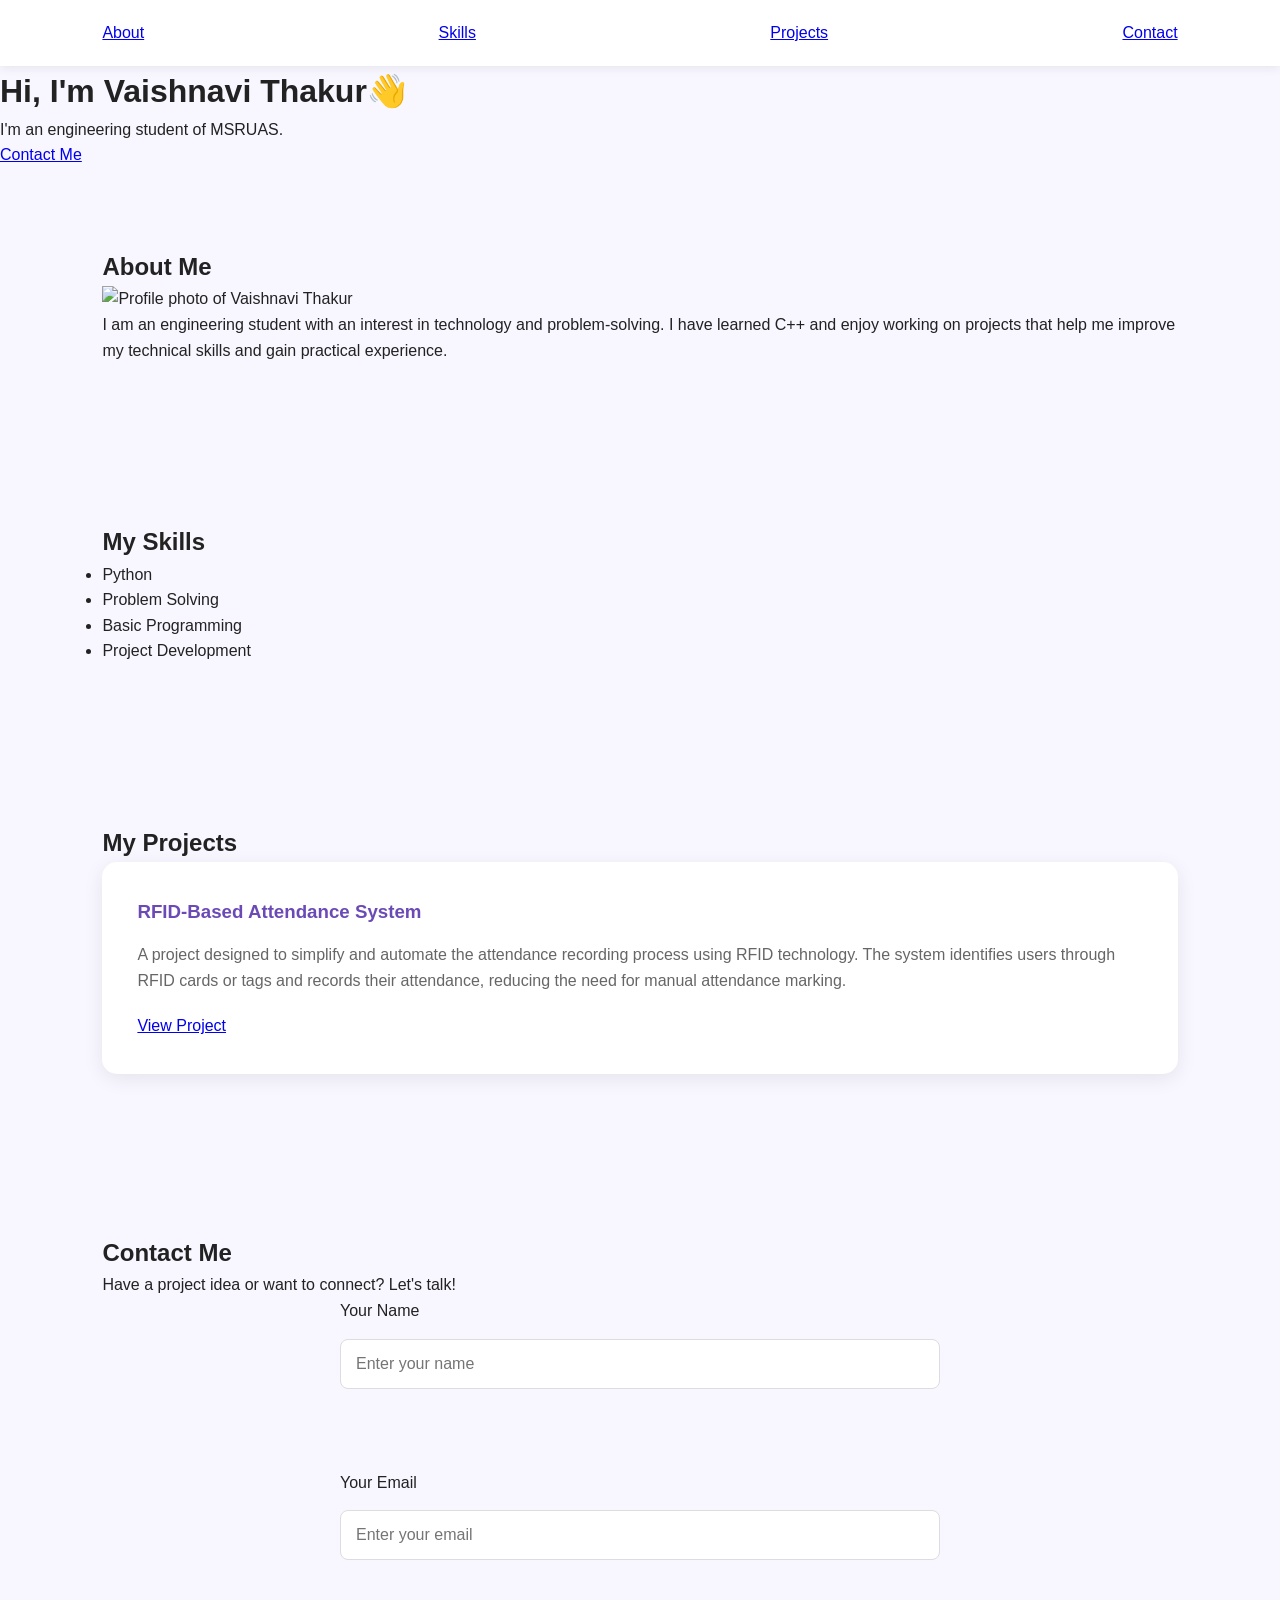
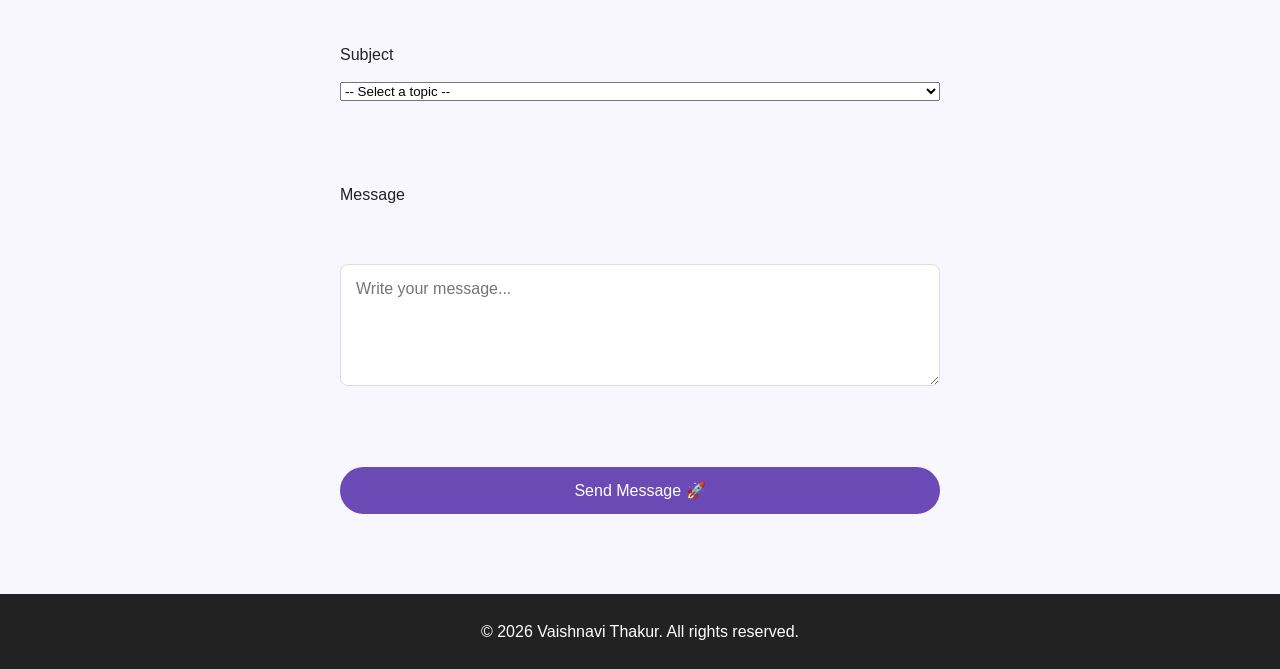
==== index.html @ 8b7baf34 "Add files via upload" ====
<!DOCTYPE html>
<html lang="en">

<head>

    <link rel="stylesheet" href="style.css">

    <meta charset="UTF-8">

    <meta name="viewport" content="width=device-width, initial-scale=1.0">

    <title>My Portfolio | vaishnavi Thakur</title>

    <link rel="stylesheet" href="style.css">

</head>

<body>

    <!-- NAVIGATION -->

    <nav>

        <a href="#about">About</a>

        <a href="#skills">Skills</a>

        <a href="#projects">Projects</a>

        <a href="#contact">Contact</a>

    </nav>


    <!-- HERO SECTION -->

    <header>

        <h1>Hi, I'm Vaishnavi Thakur👋</h1> 

        <p>I'm an engineering student of MSRUAS.</p> 

        <a href="#contact">Contact Me</a>

    </header>


    <!-- ABOUT SECTION -->

    <section id="about">

        <h2>About Me</h2>

        <img src="profile.jpg"
             alt="Profile photo of Vaishnavi Thakur" 
             width="200">

        <p>
            I am an engineering student with an interest in
            technology and problem-solving. I have learned C++ and enjoy 
            working on projects that help me improve my technical skills and
            gain practical experience.
        </p>

    </section>


    <!-- SKILLS SECTION -->

    <section id="skills">

        <h2>My Skills</h2>

        <ul>

            <li>Python</li>

            <li>Problem Solving</li>

            <li>Basic Programming</li>

            <li>Project Development</li>

        </ul>

    </section>


    <!-- PROJECTS SECTION -->

    <section id="projects">

        <h2>My Projects</h2>

        <div class="project-card">

            <h3>RFID-Based Attendance System</h3>

            <p>
                A project designed to simplify and automate the attendance
                recording process using RFID technology. The system identifies
                users through RFID cards or tags and records their attendance,
                reducing the need for manual attendance marking.
            </p>

            <a href="#">View Project</a>

        </div>

    </section>


    <!-- CONTACT SECTION -->

    <section id="contact">

        <h2>Contact Me</h2>

        <p>Have a project idea or want to connect? Let's talk!</p>

        <form action="#" method="POST">

            <label for="name">Your Name</label>

            <input
                type="text"
                id="name"
                name="name"
                placeholder="Enter your name"
                required
            >

            <br><br>


            <label for="email">Your Email</label>

            <input
                type="email"
                id="email"
                name="email"
                placeholder="Enter your email"
                required
            >

            <br><br>


            <label for="subject">Subject</label>

            <select id="subject" name="subject">

                <option value="">-- Select a topic --</option>

                <option value="project">
                    Project Discussion
                </option>

                <option value="collab">
                    Collaboration
                </option>

                <option value="other">
                    Other
                </option>

            </select>

            <br><br>


            <label for="message">Message</label>

            <br>

            <textarea
                id="message"
                name="message"
                rows="5"
                placeholder="Write your message..."
                required
            ></textarea>

            <br><br>


            <button type="submit">
                Send Message 🚀
            </button>

        </form>

    </section>


    <!-- FOOTER -->

    <footer>

        <p>&copy; 2026 Vaishnavi Thakur. All rights reserved.</p> 

    </footer>

</body>

</html>
---- style.css ----
* {
    margin: 0;
    padding: 0;
    box-sizing: border-box;
}

html {
    scroll-behavior: smooth;
}

body {
    font-family: Arial, sans-serif;
    line-height: 1.6;
    color: #222;
    background-color: #f8f7ff;
}


/* Navigation */

nav {
    display: flex;
    justify-content: space-between;
    align-items: center;

    padding: 20px 8%;

    background-color: #ffffff;

    position: sticky;
    top: 0;

    z-index: 1000;

    box-shadow: 0 2px 10px rgba(0, 0, 0, 0.08);
}

.logo {
    font-size: 25px;
    font-weight: bold;
    color: #6c4ab6;
}

.nav-links {
    display: flex;
    gap: 25px;
}

.nav-links a {
    text-decoration: none;
    color: #333;
    font-weight: 500;
}

.nav-links a:hover {
    color: #6c4ab6;
}


/* Hero */

.hero {
    min-height: 90vh;

    display: flex;
    align-items: center;
    justify-content: center;

    text-align: center;

    padding: 50px 20px;

    background: linear-gradient(
        135deg,
        #eee8ff,
        #ffffff
    );
}

.hero-text {
    max-width: 800px;
}

.welcome {
    color: #6c4ab6;
    font-weight: bold;
    letter-spacing: 2px;
    margin-bottom: 15px;
}

.hero h1 {
    font-size: 50px;
    margin-bottom: 15px;
}

.hero h1 span {
    color: #6c4ab6;
}

.hero h2 {
    font-size: 24px;
    margin-bottom: 20px;
    color: #555;
}

.hero p {
    font-size: 18px;
    color: #666;
    margin-bottom: 30px;
}

.button {
    display: inline-block;

    padding: 12px 25px;

    background-color: #6c4ab6;
    color: white;

    text-decoration: none;

    border-radius: 25px;

    transition: 0.3s;
}

.button:hover {
    background-color: #4f328f;
    transform: translateY(-2px);
}


/* Common Section */

section {
    padding: 80px 8%;
}

.section-title {
    text-align: center;
    font-size: 35px;
    margin-bottom: 50px;
    color: #333;
}


/* About */

.about-box {
    max-width: 1000px;
    margin: auto;

    display: flex;
    align-items: center;
    gap: 60px;

    background-color: white;

    padding: 40px;

    border-radius: 20px;

    box-shadow: 0 5px 20px rgba(0, 0, 0, 0.08);
}

.about-image {
    min-width: 220px;
    display: flex;
    justify-content: center;
}

.profile-circle {
    width: 200px;
    height: 200px;

    border-radius: 50%;

    display: flex;
    align-items: center;
    justify-content: center;

    background-color: #6c4ab6;
    color: white;

    font-size: 50px;
    font-weight: bold;
}

.about-text h3 {
    font-size: 28px;
    margin-bottom: 15px;
}

.about-text p {
    margin-bottom: 15px;
    color: #666;
}


/* Skills */

.skills-section {
    background-color: #eee8ff;
}

.skills-container {
    display: grid;

    grid-template-columns: repeat(4, 1fr);

    gap: 25px;

    max-width: 1100px;

    margin: auto;
}

.skill-card {
    background-color: white;

    padding: 30px;

    text-align: center;

    border-radius: 15px;

    transition: 0.3s;
}

.skill-card:hover {
    transform: translateY(-8px);

    box-shadow: 0 10px 20px rgba(0, 0, 0, 0.1);
}

.skill-card h3 {
    color: #6c4ab6;
    margin-bottom: 10px;
}

.skill-card p {
    color: #666;
}


/* Projects */

.projects-container {
    display: grid;

    grid-template-columns: repeat(2, 1fr);

    gap: 30px;

    max-width: 1000px;

    margin: auto;
}

.project-card {
    background-color: white;

    padding: 35px;

    border-radius: 15px;

    box-shadow: 0 5px 20px rgba(0, 0, 0, 0.08);
}

.project-card h3 {
    color: #6c4ab6;
    margin-bottom: 15px;
}

.project-card p {
    color: #666;
    margin-bottom: 20px;
}

.project-button {
    display: inline-block;

    padding: 10px 20px;

    background-color: #6c4ab6;
    color: white;

    text-decoration: none;

    border-radius: 20px;
}

.project-button:hover {
    background-color: #4f328f;
}


/* Contact */

.contact-section {
    background-color: #eee8ff;

    text-align: center;
}

.contact-intro {
    color: #666;
    margin-bottom: 30px;
}

form {
    max-width: 600px;
    margin: auto;

    display: flex;
    flex-direction: column;

    gap: 15px;
}

input,
textarea {
    width: 100%;

    padding: 15px;

    border: 1px solid #ddd;

    border-radius: 8px;

    font-size: 16px;

    font-family: inherit;
}

textarea {
    resize: vertical;
}

button {
    padding: 14px;

    border: none;

    border-radius: 25px;

    background-color: #6c4ab6;
    color: white;

    font-size: 16px;

    cursor: pointer;
}

button:hover {
    background-color: #4f328f;
}


/* Footer */

footer {
    text-align: center;

    padding: 25px;

    background-color: #222;

    color: white;
}


/* Responsive Design */

@media (max-width: 800px) {

    nav {
        flex-direction: column;
        gap: 15px;
    }

    .nav-links {
        flex-wrap: wrap;
        justify-content: center;
    }

    .hero h1 {
        font-size: 35px;
    }

    .about-box {
        flex-direction: column;
        text-align: center;
    }

    .skills-container {
        grid-template-columns: repeat(2, 1fr);
    }

    .projects-container {
        grid-template-columns: 1fr;
    }
}


@media (max-width: 500px) {

    .skills-container {
        grid-template-columns: 1fr;
    }

    .hero h1 {
        font-size: 30px;
    }
}
---- style.css ----
* {
    margin: 0;
    padding: 0;
    box-sizing: border-box;
}

html {
    scroll-behavior: smooth;
}

body {
    font-family: Arial, sans-serif;
    line-height: 1.6;
    color: #222;
    background-color: #f8f7ff;
}


/* Navigation */

nav {
    display: flex;
    justify-content: space-between;
    align-items: center;

    padding: 20px 8%;

    background-color: #ffffff;

    position: sticky;
    top: 0;

    z-index: 1000;

    box-shadow: 0 2px 10px rgba(0, 0, 0, 0.08);
}

.logo {
    font-size: 25px;
    font-weight: bold;
    color: #6c4ab6;
}

.nav-links {
    display: flex;
    gap: 25px;
}

.nav-links a {
    text-decoration: none;
    color: #333;
    font-weight: 500;
}

.nav-links a:hover {
    color: #6c4ab6;
}


/* Hero */

.hero {
    min-height: 90vh;

    display: flex;
    align-items: center;
    justify-content: center;

    text-align: center;

    padding: 50px 20px;

    background: linear-gradient(
        135deg,
        #eee8ff,
        #ffffff
    );
}

.hero-text {
    max-width: 800px;
}

.welcome {
    color: #6c4ab6;
    font-weight: bold;
    letter-spacing: 2px;
    margin-bottom: 15px;
}

.hero h1 {
    font-size: 50px;
    margin-bottom: 15px;
}

.hero h1 span {
    color: #6c4ab6;
}

.hero h2 {
    font-size: 24px;
    margin-bottom: 20px;
    color: #555;
}

.hero p {
    font-size: 18px;
    color: #666;
    margin-bottom: 30px;
}

.button {
    display: inline-block;

    padding: 12px 25px;

    background-color: #6c4ab6;
    color: white;

    text-decoration: none;

    border-radius: 25px;

    transition: 0.3s;
}

.button:hover {
    background-color: #4f328f;
    transform: translateY(-2px);
}


/* Common Section */

section {
    padding: 80px 8%;
}

.section-title {
    text-align: center;
    font-size: 35px;
    margin-bottom: 50px;
    color: #333;
}


/* About */

.about-box {
    max-width: 1000px;
    margin: auto;

    display: flex;
    align-items: center;
    gap: 60px;

    background-color: white;

    padding: 40px;

    border-radius: 20px;

    box-shadow: 0 5px 20px rgba(0, 0, 0, 0.08);
}

.about-image {
    min-width: 220px;
    display: flex;
    justify-content: center;
}

.profile-circle {
    width: 200px;
    height: 200px;

    border-radius: 50%;

    display: flex;
    align-items: center;
    justify-content: center;

    background-color: #6c4ab6;
    color: white;

    font-size: 50px;
    font-weight: bold;
}

.about-text h3 {
    font-size: 28px;
    margin-bottom: 15px;
}

.about-text p {
    margin-bottom: 15px;
    color: #666;
}


/* Skills */

.skills-section {
    background-color: #eee8ff;
}

.skills-container {
    display: grid;

    grid-template-columns: repeat(4, 1fr);

    gap: 25px;

    max-width: 1100px;

    margin: auto;
}

.skill-card {
    background-color: white;

    padding: 30px;

    text-align: center;

    border-radius: 15px;

    transition: 0.3s;
}

.skill-card:hover {
    transform: translateY(-8px);

    box-shadow: 0 10px 20px rgba(0, 0, 0, 0.1);
}

.skill-card h3 {
    color: #6c4ab6;
    margin-bottom: 10px;
}

.skill-card p {
    color: #666;
}


/* Projects */

.projects-container {
    display: grid;

    grid-template-columns: repeat(2, 1fr);

    gap: 30px;

    max-width: 1000px;

    margin: auto;
}

.project-card {
    background-color: white;

    padding: 35px;

    border-radius: 15px;

    box-shadow: 0 5px 20px rgba(0, 0, 0, 0.08);
}

.project-card h3 {
    color: #6c4ab6;
    margin-bottom: 15px;
}

.project-card p {
    color: #666;
    margin-bottom: 20px;
}

.project-button {
    display: inline-block;

    padding: 10px 20px;

    background-color: #6c4ab6;
    color: white;

    text-decoration: none;

    border-radius: 20px;
}

.project-button:hover {
    background-color: #4f328f;
}


/* Contact */

.contact-section {
    background-color: #eee8ff;

    text-align: center;
}

.contact-intro {
    color: #666;
    margin-bottom: 30px;
}

form {
    max-width: 600px;
    margin: auto;

    display: flex;
    flex-direction: column;

    gap: 15px;
}

input,
textarea {
    width: 100%;

    padding: 15px;

    border: 1px solid #ddd;

    border-radius: 8px;

    font-size: 16px;

    font-family: inherit;
}

textarea {
    resize: vertical;
}

button {
    padding: 14px;

    border: none;

    border-radius: 25px;

    background-color: #6c4ab6;
    color: white;

    font-size: 16px;

    cursor: pointer;
}

button:hover {
    background-color: #4f328f;
}


/* Footer */

footer {
    text-align: center;

    padding: 25px;

    background-color: #222;

    color: white;
}


/* Responsive Design */

@media (max-width: 800px) {

    nav {
        flex-direction: column;
        gap: 15px;
    }

    .nav-links {
        flex-wrap: wrap;
        justify-content: center;
    }

    .hero h1 {
        font-size: 35px;
    }

    .about-box {
        flex-direction: column;
        text-align: center;
    }

    .skills-container {
        grid-template-columns: repeat(2, 1fr);
    }

    .projects-container {
        grid-template-columns: 1fr;
    }
}


@media (max-width: 500px) {

    .skills-container {
        grid-template-columns: 1fr;
    }

    .hero h1 {
        font-size: 30px;
    }
}
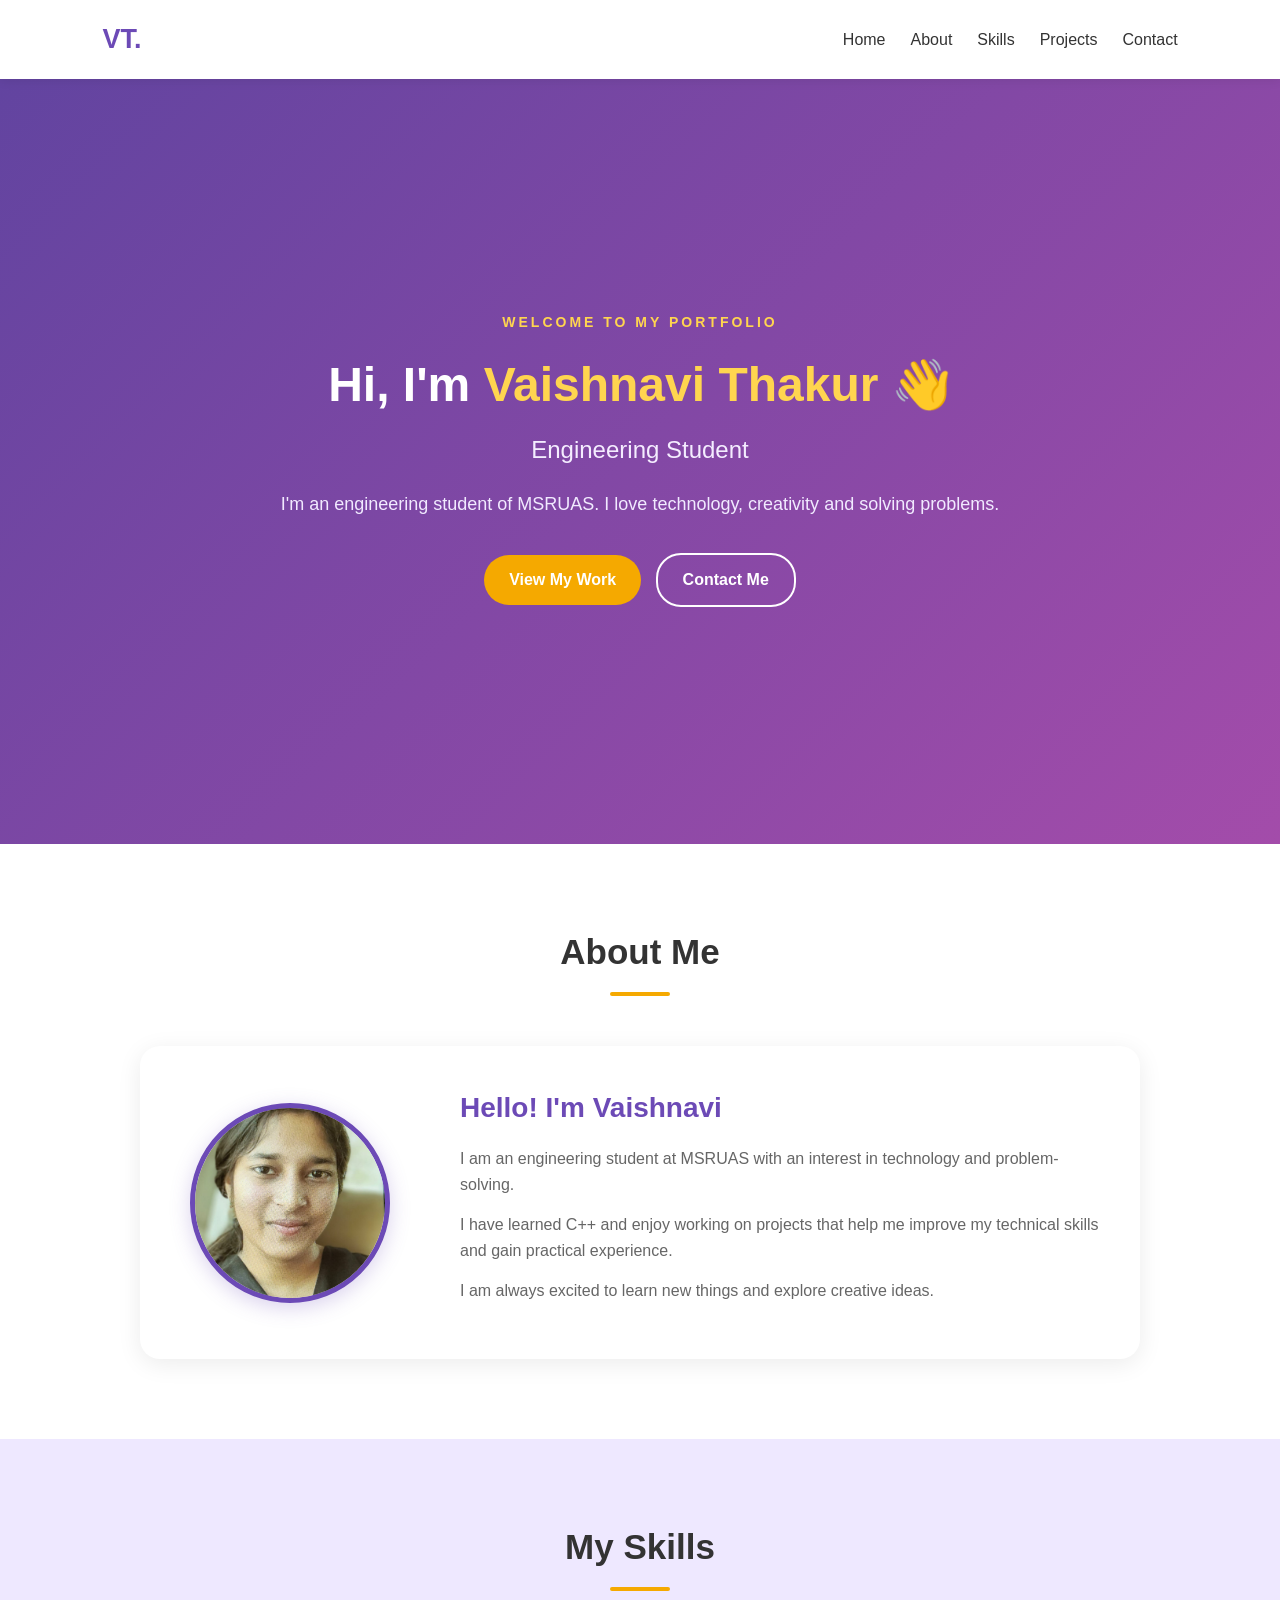
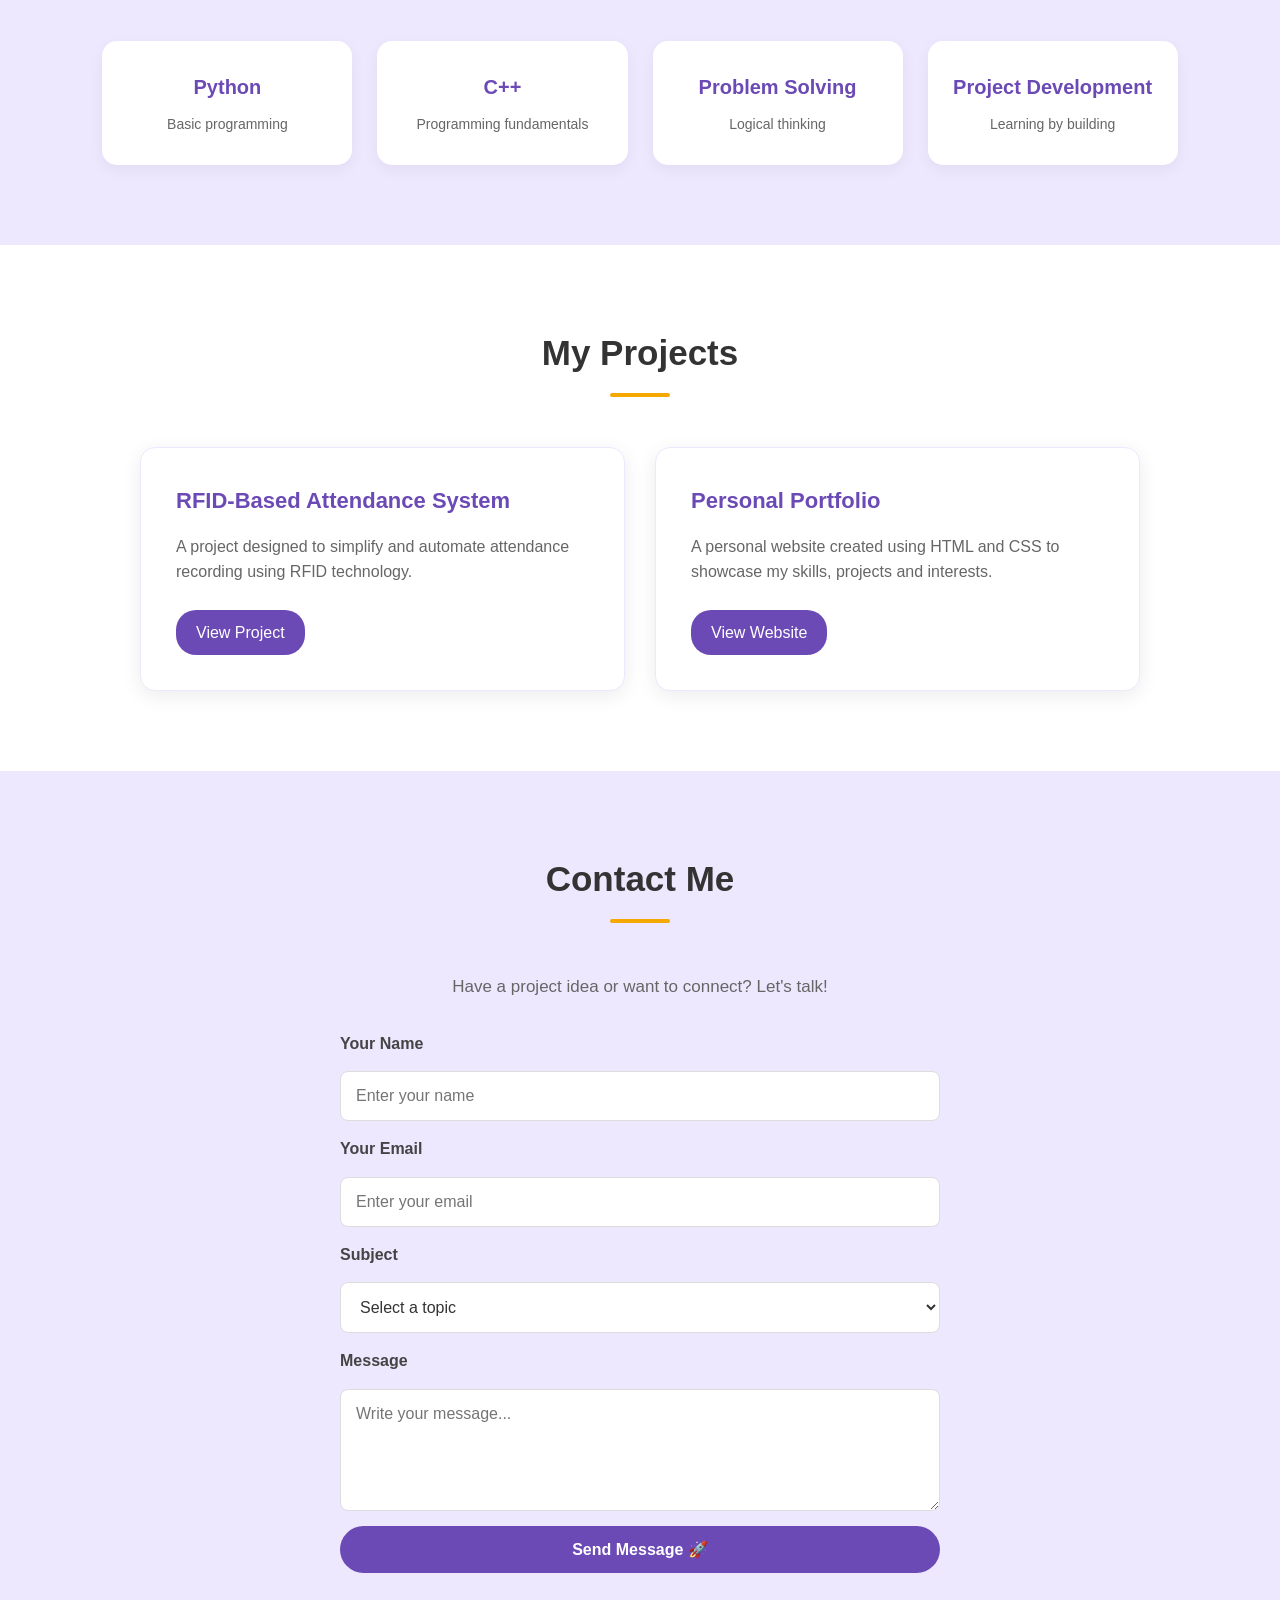
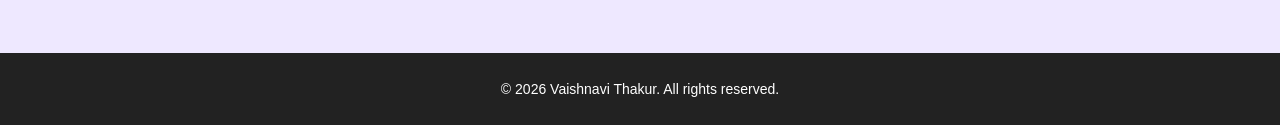
==== commit e9a095ff: "Update portfolio website" ====
--- a/index.html
+++ b/index.html
@@ -1,127 +1,181 @@
 <!DOCTYPE html>
 <html lang="en">
-
 <head>
+    <meta charset="UTF-8">
+    <meta name="viewport"
+          content="width=device-width, initial-scale=1.0">
+
+    <title>My Portfolio | Vaishnavi Thakur</title>
 
     <link rel="stylesheet" href="style.css">
-
-    <meta charset="UTF-8">
-
-    <meta name="viewport" content="width=device-width, initial-scale=1.0">
-
-    <title>My Portfolio | vaishnavi Thakur</title>
-
-    <link rel="stylesheet" href="style.css">
-
 </head>
 
 <body>
 
     <!-- NAVIGATION -->
-
     <nav>
-
-        <a href="#about">About</a>
-
-        <a href="#skills">Skills</a>
-
-        <a href="#projects">Projects</a>
-
-        <a href="#contact">Contact</a>
-
+        <a href="#home" class="logo">VT.</a>
+
+        <div class="nav-links">
+            <a href="#home">Home</a>
+            <a href="#about">About</a>
+            <a href="#skills">Skills</a>
+            <a href="#projects">Projects</a>
+            <a href="#contact">Contact</a>
+        </div>
     </nav>
 
 
     <!-- HERO SECTION -->
-
-    <header>
-
-        <h1>Hi, I'm Vaishnavi Thakur👋</h1> 
-
-        <p>I'm an engineering student of MSRUAS.</p> 
-
-        <a href="#contact">Contact Me</a>
-
+    <header class="hero" id="home">
+        <div class="hero-text">
+            <p class="welcome">WELCOME TO MY PORTFOLIO</p>
+
+            <h1>
+                Hi, I'm <span>Vaishnavi Thakur</span> 👋
+            </h1>
+
+            <h2>Engineering Student</h2>
+
+            <p>
+                I'm an engineering student of MSRUAS.
+                I love technology, creativity and
+                solving problems.
+            </p>
+
+            <a href="#projects" class="button">
+                View My Work
+            </a>
+
+            <a href="#contact" class="button button-outline">
+                Contact Me
+            </a>
+        </div>
     </header>
 
 
     <!-- ABOUT SECTION -->
-
     <section id="about">
-
-        <h2>About Me</h2>
-
-        <img src="profile.jpg"
-             alt="Profile photo of Vaishnavi Thakur" 
-             width="200">
-
-        <p>
-            I am an engineering student with an interest in
-            technology and problem-solving. I have learned C++ and enjoy 
-            working on projects that help me improve my technical skills and
-            gain practical experience.
+        <h2 class="section-title">About Me</h2>
+
+        <div class="about-box">
+
+            <div class="about-image">
+                <div class="profile-circle">
+                    <img
+                        src="profile.jpeg"
+                        alt="Vaishnavi Thakur"
+                    >
+                </div>
+            </div>
+
+            <div class="about-text">
+                <h3>Hello! I'm Vaishnavi</h3>
+
+                <p>
+                    I am an engineering student at
+                    MSRUAS with an interest in
+                    technology and problem-solving.
+                </p>
+
+                <p>
+                    I have learned C++ and enjoy
+                    working on projects that help me
+                    improve my technical skills and
+                    gain practical experience.
+                </p>
+
+                <p>
+                    I am always excited to learn
+                    new things and explore creative
+                    ideas.
+                </p>
+            </div>
+
+        </div>
+    </section>
+
+
+    <!-- SKILLS SECTION -->
+    <section id="skills" class="skills-section">
+        <h2 class="section-title">My Skills</h2>
+
+        <div class="skills-container">
+
+            <div class="skill-card">
+                <h3>Python</h3>
+                <p>Basic programming</p>
+            </div>
+
+            <div class="skill-card">
+                <h3>C++</h3>
+                <p>Programming fundamentals</p>
+            </div>
+
+            <div class="skill-card">
+                <h3>Problem Solving</h3>
+                <p>Logical thinking</p>
+            </div>
+
+            <div class="skill-card">
+                <h3>Project Development</h3>
+                <p>Learning by building</p>
+            </div>
+
+        </div>
+    </section>
+
+
+    <!-- PROJECTS SECTION -->
+    <section id="projects">
+        <h2 class="section-title">My Projects</h2>
+
+        <div class="projects-container">
+
+            <div class="project-card">
+                <h3>RFID-Based Attendance System</h3>
+
+                <p>
+                    A project designed to simplify
+                    and automate attendance recording
+                    using RFID technology.
+                </p>
+
+                <a href="#contact" class="project-button">
+                    View Project
+                </a>
+            </div>
+
+            <div class="project-card">
+                <h3>Personal Portfolio</h3>
+
+                <p>
+                    A personal website created using
+                    HTML and CSS to showcase my
+                    skills, projects and interests.
+                </p>
+
+                <a href="#home" class="project-button">
+                    View Website
+                </a>
+            </div>
+
+        </div>
+    </section>
+
+
+    <!-- CONTACT SECTION -->
+    <section id="contact" class="contact-section">
+        <h2 class="section-title">Contact Me</h2>
+
+        <p class="contact-intro">
+            Have a project idea or want to connect?
+            Let's talk!
         </p>
 
-    </section>
-
-
-    <!-- SKILLS SECTION -->
-
-    <section id="skills">
-
-        <h2>My Skills</h2>
-
-        <ul>
-
-            <li>Python</li>
-
-            <li>Problem Solving</li>
-
-            <li>Basic Programming</li>
-
-            <li>Project Development</li>
-
-        </ul>
-
-    </section>
-
-
-    <!-- PROJECTS SECTION -->
-
-    <section id="projects">
-
-        <h2>My Projects</h2>
-
-        <div class="project-card">
-
-            <h3>RFID-Based Attendance System</h3>
-
-            <p>
-                A project designed to simplify and automate the attendance
-                recording process using RFID technology. The system identifies
-                users through RFID cards or tags and records their attendance,
-                reducing the need for manual attendance marking.
-            </p>
-
-            <a href="#">View Project</a>
-
-        </div>
-
-    </section>
-
-
-    <!-- CONTACT SECTION -->
-
-    <section id="contact">
-
-        <h2>Contact Me</h2>
-
-        <p>Have a project idea or want to connect? Let's talk!</p>
-
-        <form action="#" method="POST">
+        <form action="#" method="get">
 
             <label for="name">Your Name</label>
-
             <input
                 type="text"
                 id="name"
@@ -130,11 +184,7 @@
                 required
             >
 
-            <br><br>
-
-
             <label for="email">Your Email</label>
-
             <input
                 type="email"
                 id="email"
@@ -143,36 +193,21 @@
                 required
             >
 
-            <br><br>
-
-
             <label for="subject">Subject</label>
-
             <select id="subject" name="subject">
-
-                <option value="">-- Select a topic --</option>
-
+                <option value="">Select a topic</option>
                 <option value="project">
                     Project Discussion
                 </option>
-
                 <option value="collab">
                     Collaboration
                 </option>
-
                 <option value="other">
                     Other
                 </option>
-
             </select>
 
-            <br><br>
-
-
             <label for="message">Message</label>
-
-            <br>
-
             <textarea
                 id="message"
                 name="message"
@@ -181,26 +216,21 @@
                 required
             ></textarea>
 
-            <br><br>
-
-
             <button type="submit">
                 Send Message 🚀
             </button>
 
         </form>
-
     </section>
 
 
     <!-- FOOTER -->
-
     <footer>
-
-        <p>&copy; 2026 Vaishnavi Thakur. All rights reserved.</p> 
-
+        <p>
+            &copy; 2026 Vaishnavi Thakur.
+            All rights reserved.
+        </p>
     </footer>
 
 </body>
-
 </html>
--- a/style.css
+++ b/style.css
@@ -1,3 +1,7 @@
+/* =========================
+   GENERAL STYLING
+========================= */
+
 * {
     margin: 0;
     padding: 0;
@@ -15,30 +19,32 @@
     background-color: #f8f7ff;
 }
 
-
-/* Navigation */
+a {
+    transition: 0.3s;
+}
+
+
+/* =========================
+   NAVIGATION
+========================= */
 
 nav {
     display: flex;
     justify-content: space-between;
     align-items: center;
-
-    padding: 20px 8%;
-
+    padding: 18px 8%;
     background-color: #ffffff;
-
     position: sticky;
     top: 0;
-
     z-index: 1000;
-
-    box-shadow: 0 2px 10px rgba(0, 0, 0, 0.08);
+    box-shadow: 0 2px 10px rgba(0,0,0,0.08);
 }
 
 .logo {
-    font-size: 25px;
+    font-size: 27px;
     font-weight: bold;
     color: #6c4ab6;
+    text-decoration: none;
 }
 
 .nav-links {
@@ -57,83 +63,102 @@
 }
 
 
-/* Hero */
+/* =========================
+   HERO SECTION
+========================= */
 
 .hero {
-    min-height: 90vh;
-
+    min-height: 85vh;
     display: flex;
     align-items: center;
     justify-content: center;
-
     text-align: center;
-
-    padding: 50px 20px;
+    padding: 60px 20px;
 
     background: linear-gradient(
         135deg,
-        #eee8ff,
-        #ffffff
+        #6244a0,
+        #a34caa
     );
+
+    color: white;
 }
 
 .hero-text {
-    max-width: 800px;
+    max-width: 850px;
 }
 
 .welcome {
-    color: #6c4ab6;
+    color: #ffd54f;
     font-weight: bold;
-    letter-spacing: 2px;
+    letter-spacing: 3px;
+    margin-bottom: 20px;
+    font-size: 14px;
+}
+
+.hero h1 {
+    font-size: 48px;
     margin-bottom: 15px;
-}
-
-.hero h1 {
-    font-size: 50px;
-    margin-bottom: 15px;
+    line-height: 1.3;
+    color: white;
 }
 
 .hero h1 span {
-    color: #6c4ab6;
+    color: #ffd54f;
 }
 
 .hero h2 {
     font-size: 24px;
     margin-bottom: 20px;
-    color: #555;
-}
-
-.hero p {
+    color: #f4edff;
+    font-weight: 500;
+}
+
+.hero p:not(.welcome) {
     font-size: 18px;
-    color: #666;
+    color: #f1eaff;
     margin-bottom: 30px;
 }
+
+
+/* =========================
+   BUTTONS
+========================= */
 
 .button {
     display: inline-block;
-
     padding: 12px 25px;
-
-    background-color: #6c4ab6;
+    margin: 5px;
+    background-color: #f5a900;
     color: white;
-
     text-decoration: none;
-
+    font-weight: bold;
     border-radius: 25px;
-
-    transition: 0.3s;
 }
 
 .button:hover {
-    background-color: #4f328f;
-    transform: translateY(-2px);
-}
-
-
-/* Common Section */
+    background-color: #df9200;
+    transform: translateY(-3px);
+}
+
+.button-outline {
+    background-color: transparent;
+    border: 2px solid white;
+}
+
+.button-outline:hover {
+    background-color: white;
+    color: #6244a0;
+}
+
+
+/* =========================
+   COMMON SECTIONS
+========================= */
 
 section {
     padding: 80px 8%;
+    scroll-margin-top: 80px;
 }
 
 .section-title {
@@ -143,61 +168,82 @@
     color: #333;
 }
 
-
-/* About */
+.section-title::after {
+    content: "";
+    display: block;
+    width: 60px;
+    height: 4px;
+    background-color: #f5a900;
+    margin: 12px auto 0;
+    border-radius: 5px;
+}
+
+
+/* =========================
+   ABOUT SECTION
+========================= */
+
+#about {
+    background-color: #ffffff;
+}
 
 .about-box {
     max-width: 1000px;
     margin: auto;
-
     display: flex;
     align-items: center;
     gap: 60px;
-
     background-color: white;
-
     padding: 40px;
-
     border-radius: 20px;
-
-    box-shadow: 0 5px 20px rgba(0, 0, 0, 0.08);
+    box-shadow: 0 5px 25px rgba(0,0,0,0.08);
 }
 
 .about-image {
     min-width: 220px;
     display: flex;
     justify-content: center;
-}
+    align-items: center;
+}
+
+/* PROFILE PHOTO CIRCLE */
 
 .profile-circle {
     width: 200px;
     height: 200px;
-
     border-radius: 50%;
-
-    display: flex;
-    align-items: center;
-    justify-content: center;
-
-    background-color: #6c4ab6;
-    color: white;
-
-    font-size: 50px;
-    font-weight: bold;
+    overflow: hidden;
+    border: 5px solid #6c4ab6;
+    box-shadow: 0 5px 20px
+        rgba(108,74,182,0.25);
+    flex-shrink: 0;
+    background-color: #eee8ff;
+}
+
+.profile-circle img {
+    width: 100%;
+    height: 100%;
+    object-fit: cover;
+    object-position: center;
+    display: block;
 }
 
 .about-text h3 {
     font-size: 28px;
     margin-bottom: 15px;
+    color: #6c4ab6;
 }
 
 .about-text p {
     margin-bottom: 15px;
     color: #666;
-}
-
-
-/* Skills */
+    font-size: 16px;
+}
+
+
+/* =========================
+   SKILLS SECTION
+========================= */
 
 .skills-section {
     background-color: #eee8ff;
@@ -205,132 +251,147 @@
 
 .skills-container {
     display: grid;
-
     grid-template-columns: repeat(4, 1fr);
-
     gap: 25px;
-
     max-width: 1100px;
-
     margin: auto;
 }
 
 .skill-card {
     background-color: white;
-
-    padding: 30px;
-
+    padding: 30px 20px;
     text-align: center;
-
     border-radius: 15px;
-
+    box-shadow: 0 5px 15px
+        rgba(0,0,0,0.05);
     transition: 0.3s;
 }
 
 .skill-card:hover {
     transform: translateY(-8px);
-
-    box-shadow: 0 10px 20px rgba(0, 0, 0, 0.1);
+    box-shadow: 0 10px 25px
+        rgba(108,74,182,0.15);
 }
 
 .skill-card h3 {
     color: #6c4ab6;
     margin-bottom: 10px;
+    font-size: 20px;
 }
 
 .skill-card p {
     color: #666;
-}
-
-
-/* Projects */
+    font-size: 14px;
+}
+
+
+/* =========================
+   PROJECTS SECTION
+========================= */
+
+#projects {
+    background-color: #ffffff;
+}
 
 .projects-container {
     display: grid;
-
     grid-template-columns: repeat(2, 1fr);
-
     gap: 30px;
-
     max-width: 1000px;
-
     margin: auto;
 }
 
 .project-card {
     background-color: white;
-
     padding: 35px;
-
     border-radius: 15px;
-
-    box-shadow: 0 5px 20px rgba(0, 0, 0, 0.08);
+    box-shadow: 0 5px 20px
+        rgba(0,0,0,0.08);
+    border: 1px solid #eee8ff;
+    transition: 0.3s;
+}
+
+.project-card:hover {
+    transform: translateY(-5px);
+    box-shadow: 0 10px 25px
+        rgba(108,74,182,0.15);
 }
 
 .project-card h3 {
     color: #6c4ab6;
     margin-bottom: 15px;
+    font-size: 22px;
 }
 
 .project-card p {
     color: #666;
-    margin-bottom: 20px;
+    margin-bottom: 25px;
 }
 
 .project-button {
     display: inline-block;
-
     padding: 10px 20px;
-
     background-color: #6c4ab6;
     color: white;
-
     text-decoration: none;
-
     border-radius: 20px;
 }
 
 .project-button:hover {
     background-color: #4f328f;
-}
-
-
-/* Contact */
+    transform: translateY(-2px);
+}
+
+
+/* =========================
+   CONTACT SECTION
+========================= */
 
 .contact-section {
     background-color: #eee8ff;
-
     text-align: center;
 }
 
 .contact-intro {
     color: #666;
     margin-bottom: 30px;
+    font-size: 17px;
 }
 
 form {
     max-width: 600px;
     margin: auto;
-
     display: flex;
     flex-direction: column;
-
     gap: 15px;
+    text-align: left;
+}
+
+form label {
+    font-weight: bold;
+    color: #444;
 }
 
 input,
-textarea {
+textarea,
+select {
     width: 100%;
-
     padding: 15px;
-
     border: 1px solid #ddd;
-
     border-radius: 8px;
-
     font-size: 16px;
-
     font-family: inherit;
+    background-color: white;
+    color: #333;
+}
+
+input:focus,
+textarea:focus,
+select:focus {
+    outline: none;
+    border-color: #6c4ab6;
+    box-shadow: 0 0 5px
+        rgba(108,74,182,0.2);
 }
 
 textarea {
@@ -339,58 +400,70 @@
 
 button {
     padding: 14px;
-
     border: none;
-
     border-radius: 25px;
-
     background-color: #6c4ab6;
     color: white;
-
     font-size: 16px;
-
+    font-weight: bold;
     cursor: pointer;
+    transition: 0.3s;
 }
 
 button:hover {
     background-color: #4f328f;
-}
-
-
-/* Footer */
+    transform: translateY(-2px);
+}
+
+
+/* =========================
+   FOOTER
+========================= */
 
 footer {
     text-align: center;
-
     padding: 25px;
-
     background-color: #222;
-
     color: white;
-}
-
-
-/* Responsive Design */
+    font-size: 14px;
+}
+
+
+/* =========================
+   TABLET RESPONSIVE
+========================= */
 
 @media (max-width: 800px) {
 
     nav {
         flex-direction: column;
         gap: 15px;
+        padding: 18px 5%;
     }
 
     .nav-links {
         flex-wrap: wrap;
         justify-content: center;
+        gap: 15px;
+    }
+
+    .hero {
+        min-height: 70vh;
     }
 
     .hero h1 {
-        font-size: 35px;
+        font-size: 38px;
+    }
+
+    .hero h2 {
+        font-size: 21px;
     }
 
     .about-box {
         flex-direction: column;
         text-align: center;
+        gap: 30px;
+        padding: 30px;
     }
 
     .skills-container {
@@ -403,13 +476,115 @@
 }
 
 
+/* =========================
+   MOBILE RESPONSIVE
+========================= */
+
 @media (max-width: 500px) {
+
+    nav {
+        padding: 15px 4%;
+    }
+
+    .logo {
+        font-size: 23px;
+    }
+
+    .nav-links {
+        gap: 10px;
+    }
+
+    .nav-links a {
+        font-size: 13px;
+    }
+
+    .hero {
+        min-height: 65vh;
+        padding: 45px 15px;
+    }
+
+    .welcome {
+        font-size: 12px;
+        letter-spacing: 2px;
+    }
+
+    .hero h1 {
+        font-size: 30px;
+    }
+
+    .hero h2 {
+        font-size: 18px;
+    }
+
+    .hero p:not(.welcome) {
+        font-size: 15px;
+    }
+
+    section {
+        padding: 55px 5%;
+    }
+
+    .section-title {
+        font-size: 28px;
+        margin-bottom: 35px;
+    }
+
+    .about-box {
+        padding: 25px 18px;
+        gap: 25px;
+    }
+
+    .profile-circle {
+        width: 170px;
+        height: 170px;
+    }
+
+    .about-image {
+        min-width: auto;
+    }
+
+    .about-text h3 {
+        font-size: 23px;
+    }
+
+    .about-text p {
+        font-size: 14px;
+    }
 
     .skills-container {
         grid-template-columns: 1fr;
-    }
-
-    .hero h1 {
-        font-size: 30px;
+        gap: 18px;
+    }
+
+    .skill-card {
+        padding: 25px 15px;
+    }
+
+    .projects-container {
+        grid-template-columns: 1fr;
+        gap: 20px;
+    }
+
+    .project-card {
+        padding: 25px 20px;
+    }
+
+    .project-card h3 {
+        font-size: 19px;
+    }
+
+    form {
+        gap: 12px;
+    }
+
+    input,
+    textarea,
+    select {
+        font-size: 14px;
+        padding: 13px;
+    }
+
+    footer {
+        font-size: 12px;
     }
 }
